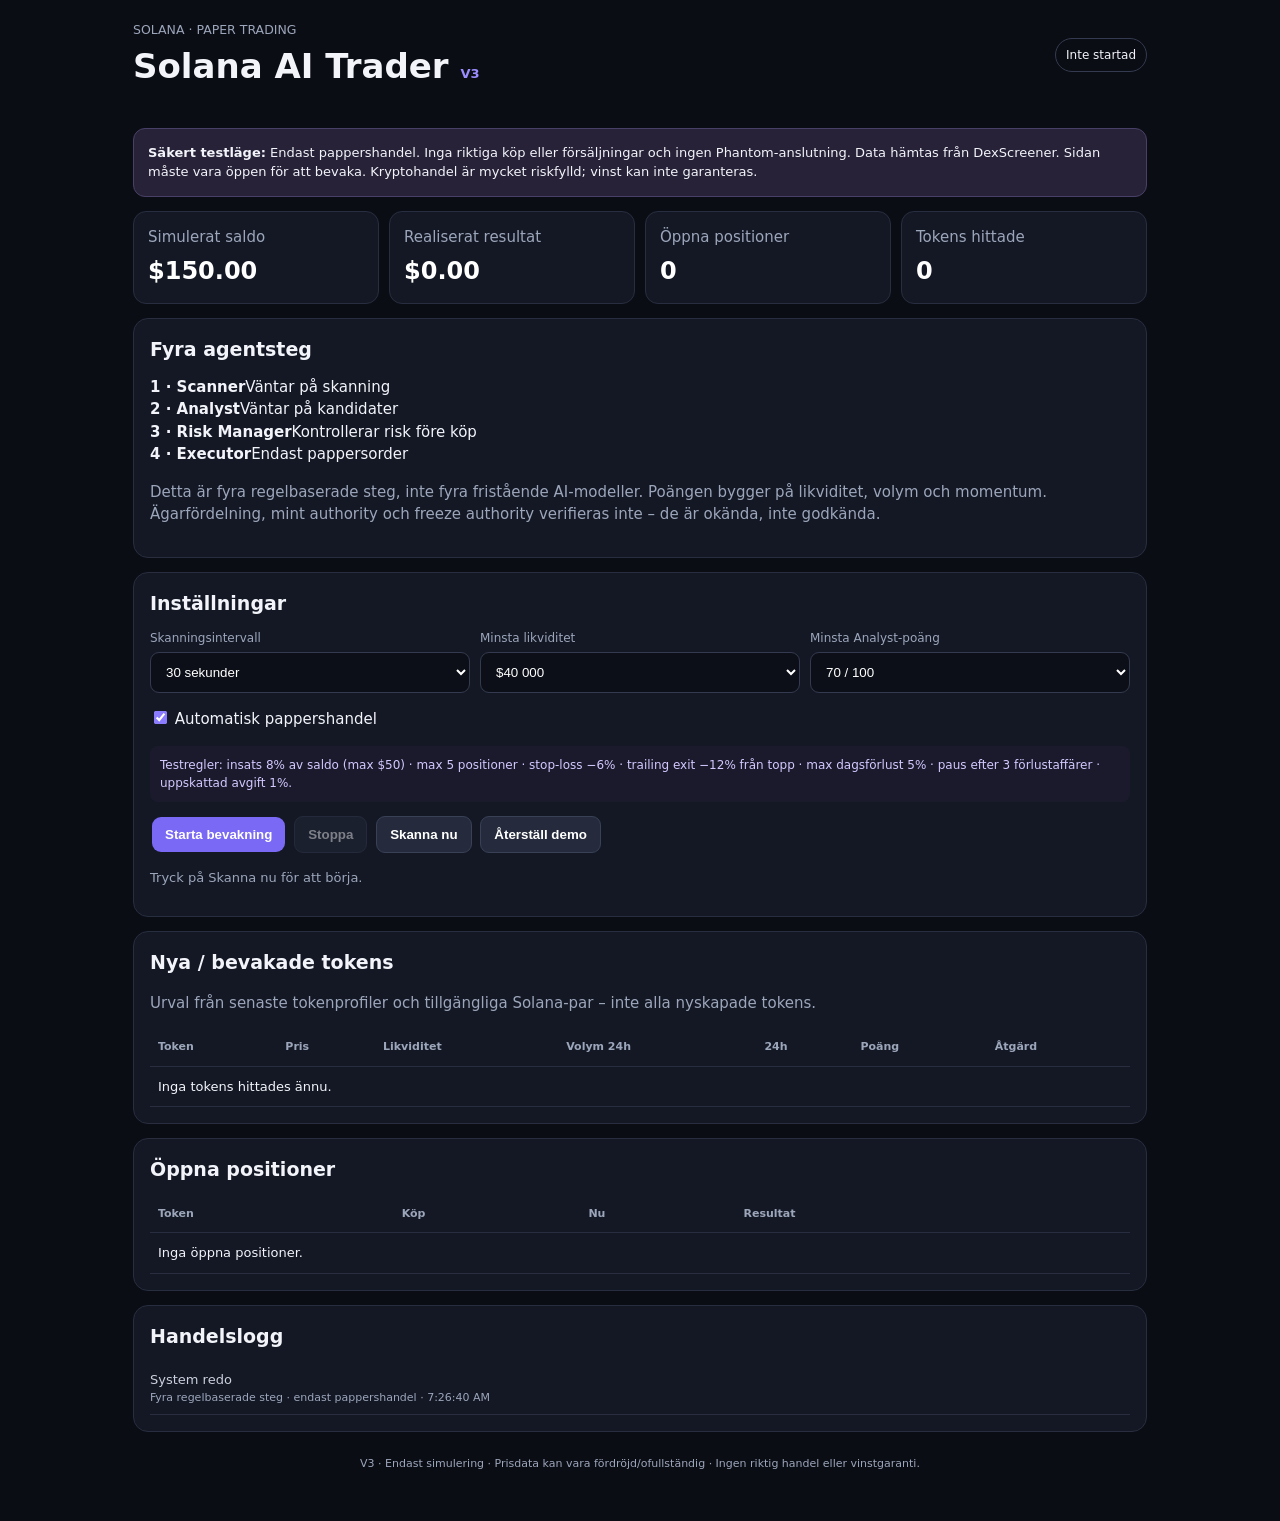
==== index.html @ 2a924fab "Update dashboard for four-stage paper trading workflow" ====
<!doctype html>
<html lang="sv"><head><meta charset="utf-8"><meta name="viewport" content="width=device-width,initial-scale=1"><meta name="theme-color" content="#10121b"><link rel="manifest" href="manifest.webmanifest"><link rel="stylesheet" href="styles.css"><title>Solana AI Trader V3</title></head>
<body><header><div><small>SOLANA · PAPER TRADING</small><h1>Solana AI Trader <b>V3</b></h1></div><span id="status">Inte startad</span></header><main>
<aside><b>Säkert testläge:</b> Endast pappershandel. Inga riktiga köp eller försäljningar och ingen Phantom-anslutning. Data hämtas från DexScreener. Sidan måste vara öppen för att bevaka. Kryptohandel är mycket riskfylld; vinst kan inte garanteras.</aside>
<section class="stats"><article>Simulerat saldo<strong id="balance">$150.00</strong></article><article>Realiserat resultat<strong id="pnl">$0.00</strong></article><article>Öppna positioner<strong id="count">0</strong></article><article>Tokens hittade<strong id="n">0</strong></article></section>
<section><h2>Fyra agentsteg</h2><div class="agents">
<article><b>1 · Scanner</b><span id="agentScanner">Väntar på skanning</span></article><article><b>2 · Analyst</b><span id="agentAnalyst">Väntar på kandidater</span></article><article><b>3 · Risk Manager</b><span id="agentRisk">Kontrollerar risk före köp</span></article><article><b>4 · Executor</b><span id="agentExecutor">Endast pappersorder</span></article>
</div><p class="muted">Detta är fyra regelbaserade steg, inte fyra fristående AI-modeller. Poängen bygger på likviditet, volym och momentum. Ägarfördelning, mint authority och freeze authority verifieras inte – de är okända, inte godkända.</p></section>
<section><h2>Inställningar</h2><div class="controls">
<label>Skanningsintervall<select id="tempo"><option value="15000">15 sekunder</option><option value="30000" selected>30 sekunder</option><option value="60000">60 sekunder</option></select></label>
<label>Minsta likviditet<select id="liq"><option value="10000">$10 000</option><option value="25000">$25 000</option><option value="40000" selected>$40 000</option></select></label>
<label>Minsta Analyst-poäng<select id="minScore"><option value="60">60 / 100</option><option value="70" selected>70 / 100</option><option value="80">80 / 100</option></select></label>
</div><p><label><input type="checkbox" id="auto" checked> Automatisk pappershandel</label></p>
<p class="risk">Testregler: insats 8% av saldo (max $50) · max 5 positioner · stop-loss −6% · trailing exit −12% från topp · max dagsförlust 5% · paus efter 3 förlustaffärer · uppskattad avgift 1%.</p>
<button id="start">Starta bevakning</button> <button id="stop" class="secondary" disabled>Stoppa</button> <button id="scan" class="secondary">Skanna nu</button> <button id="reset" class="secondary">Återställ demo</button><p id="message">Tryck på Skanna nu för att börja.</p></section>
<section><h2>Nya / bevakade tokens</h2><p class="muted">Urval från senaste tokenprofiler och tillgängliga Solana-par – inte alla nyskapade tokens.</p><div class="tablewrap"><table><thead><tr><th>Token</th><th>Pris</th><th>Likviditet</th><th>Volym 24h</th><th>24h</th><th>Poäng</th><th>Åtgärd</th></tr></thead><tbody id="tokens"><tr><td colspan="7">Ingen data ännu.</td></tr></tbody></table></div></section>
<section><h2>Öppna positioner</h2><div class="tablewrap"><table><thead><tr><th>Token</th><th>Köp</th><th>Nu</th><th>Resultat</th><th></th></tr></thead><tbody id="positions"><tr><td colspan="5">Inga öppna positioner.</td></tr></tbody></table></div></section>
<section><h2>Handelslogg</h2><div id="log">Inga affärer ännu.</div></section>
<footer>V3 · Endast simulering · Prisdata kan vara fördröjd/ofullständig · Ingen riktig handel eller vinstgaranti.</footer>
</main><script src="app.js"></script></body></html>
---- styles.css ----
*{box-sizing:border-box}body{margin:0;background:#0b0d14;color:#f2f4fa;font:15px/1.5 system-ui,sans-serif}header,main{max-width:1050px;margin:auto;padding:18px}header{display:flex;justify-content:space-between;align-items:center}small,.muted,footer{color:#9ca6bb}h1{margin:0;font-size:clamp(24px,5vw,34px)}h1 b{color:#9b8cff;font-size:13px}#status{border:1px solid #343b50;border-radius:20px;padding:7px 10px;font-size:12px}aside{padding:14px;background:#272238;border:1px solid #494067;border-radius:12px;font-size:13px;margin-bottom:14px}section{background:#141824;border:1px solid #282e40;border-radius:15px;padding:16px;margin:0 0 14px;min-width:0}h2{font-size:19px;margin:0 0 12px}.stats{display:grid;grid-template-columns:repeat(4,1fr);gap:10px;background:none;border:0;padding:0}.stats article{background:#141824;border:1px solid #282e40;border-radius:13px;padding:14px;color:#9ca6bb}.stats strong{display:block;color:#fff;font-size:24px;margin-top:5px}.controls{display:grid;grid-template-columns:repeat(3,1fr);gap:10px}.controls label{display:grid;gap:5px;color:#9ca6bb;font-size:12px}select{background:#0c0f18;color:white;border:1px solid #343b50;border-radius:9px;padding:11px}input{accent-color:#8b7cff}.risk{background:#1b1a2d;color:#d3c9ff;padding:10px;border-radius:8px;font-size:12px}button{border:0;border-radius:9px;padding:10px 13px;background:#7969f5;color:white;font-weight:700;margin:2px;cursor:pointer}button:disabled{opacity:.45}.secondary{background:#252b3c;border:1px solid #394157}#message{font-size:13px;color:#9ca6bb}.tablewrap{overflow-x:auto}table{border-collapse:collapse;width:100%;min-width:620px;font-size:13px}th,td{text-align:left;padding:10px 8px;border-bottom:1px solid #282e40;white-space:nowrap}th{font-size:11px;color:#9ca6bb}.sub{display:block;color:#9ca6bb;font-size:11px}.positive{color:#52e0a1}.negative{color:#ff6e82}.tablebtn{padding:6px 8px;font-size:12px}#log{font-size:13px;color:#cbd0df}.logrow{padding:8px 0;border-bottom:1px solid #282e40}footer{text-align:center;font-size:11px;padding:10px 0 30px}@media(max-width:650px){header,main{padding:12px}.stats{grid-template-columns:repeat(2,1fr)}.stats strong{font-size:21px}.controls{grid-template-columns:1fr}section{padding:13px}}
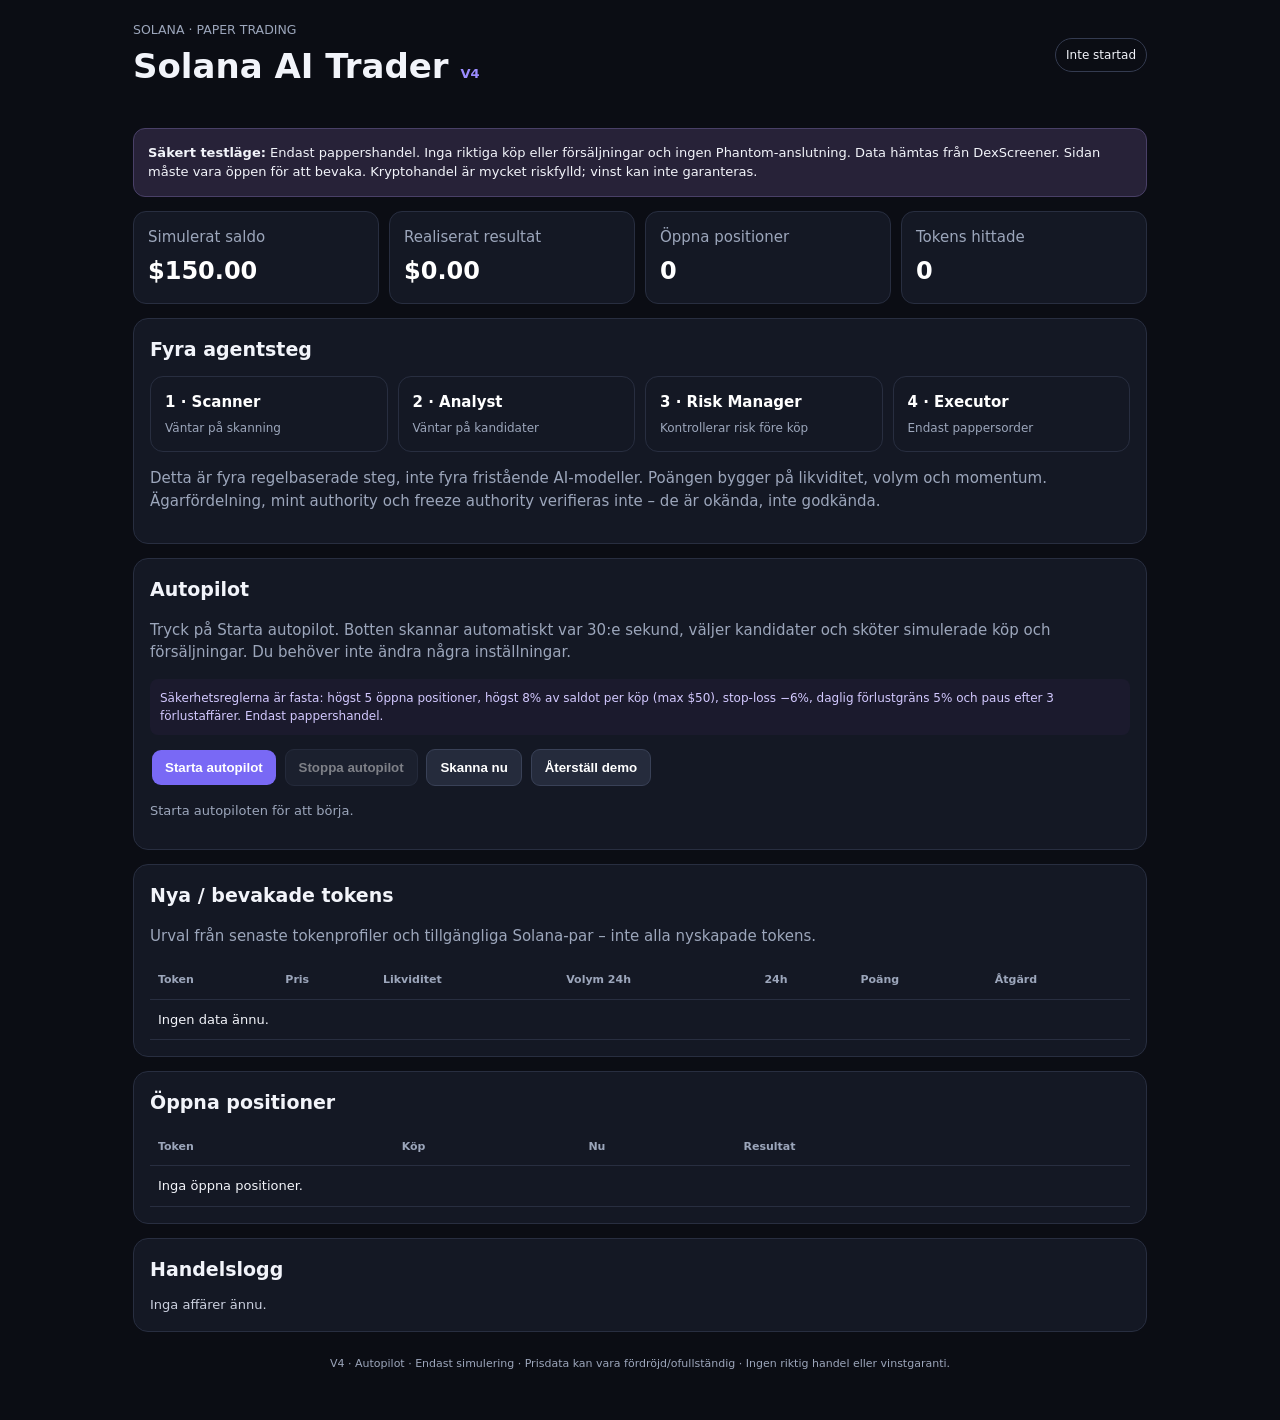
==== commit c5d382c3: "Simplify dashboard to autopilot controls" ====
--- a/index.html
+++ b/index.html
@@ -1,20 +1,17 @@
 <!doctype html>
-<html lang="sv"><head><meta charset="utf-8"><meta name="viewport" content="width=device-width,initial-scale=1"><meta name="theme-color" content="#10121b"><link rel="manifest" href="manifest.webmanifest"><link rel="stylesheet" href="styles.css"><title>Solana AI Trader V3</title></head>
-<body><header><div><small>SOLANA · PAPER TRADING</small><h1>Solana AI Trader <b>V3</b></h1></div><span id="status">Inte startad</span></header><main>
+<html lang="sv"><head><meta charset="utf-8"><meta name="viewport" content="width=device-width,initial-scale=1"><meta name="theme-color" content="#10121b"><link rel="manifest" href="manifest.webmanifest"><link rel="stylesheet" href="styles.css"><title>Solana AI Trader V4 Autopilot</title></head>
+<body><header><div><small>SOLANA · PAPER TRADING</small><h1>Solana AI Trader <b>V4</b></h1></div><span id="status">Inte startad</span></header><main>
 <aside><b>Säkert testläge:</b> Endast pappershandel. Inga riktiga köp eller försäljningar och ingen Phantom-anslutning. Data hämtas från DexScreener. Sidan måste vara öppen för att bevaka. Kryptohandel är mycket riskfylld; vinst kan inte garanteras.</aside>
 <section class="stats"><article>Simulerat saldo<strong id="balance">$150.00</strong></article><article>Realiserat resultat<strong id="pnl">$0.00</strong></article><article>Öppna positioner<strong id="count">0</strong></article><article>Tokens hittade<strong id="n">0</strong></article></section>
 <section><h2>Fyra agentsteg</h2><div class="agents">
 <article><b>1 · Scanner</b><span id="agentScanner">Väntar på skanning</span></article><article><b>2 · Analyst</b><span id="agentAnalyst">Väntar på kandidater</span></article><article><b>3 · Risk Manager</b><span id="agentRisk">Kontrollerar risk före köp</span></article><article><b>4 · Executor</b><span id="agentExecutor">Endast pappersorder</span></article>
 </div><p class="muted">Detta är fyra regelbaserade steg, inte fyra fristående AI-modeller. Poängen bygger på likviditet, volym och momentum. Ägarfördelning, mint authority och freeze authority verifieras inte – de är okända, inte godkända.</p></section>
-<section><h2>Inställningar</h2><div class="controls">
-<label>Skanningsintervall<select id="tempo"><option value="15000">15 sekunder</option><option value="30000" selected>30 sekunder</option><option value="60000">60 sekunder</option></select></label>
-<label>Minsta likviditet<select id="liq"><option value="10000">$10 000</option><option value="25000">$25 000</option><option value="40000" selected>$40 000</option></select></label>
-<label>Minsta Analyst-poäng<select id="minScore"><option value="60">60 / 100</option><option value="70" selected>70 / 100</option><option value="80">80 / 100</option></select></label>
-</div><p><label><input type="checkbox" id="auto" checked> Automatisk pappershandel</label></p>
-<p class="risk">Testregler: insats 8% av saldo (max $50) · max 5 positioner · stop-loss −6% · trailing exit −12% från topp · max dagsförlust 5% · paus efter 3 förlustaffärer · uppskattad avgift 1%.</p>
-<button id="start">Starta bevakning</button> <button id="stop" class="secondary" disabled>Stoppa</button> <button id="scan" class="secondary">Skanna nu</button> <button id="reset" class="secondary">Återställ demo</button><p id="message">Tryck på Skanna nu för att börja.</p></section>
+<section><h2>Autopilot</h2>
+<p class="muted">Tryck på Starta autopilot. Botten skannar automatiskt var 30:e sekund, väljer kandidater och sköter simulerade köp och försäljningar. Du behöver inte ändra några inställningar.</p>
+<p class="risk">Säkerhetsreglerna är fasta: högst 5 öppna positioner, högst 8% av saldot per köp (max $50), stop-loss −6%, daglig förlustgräns 5% och paus efter 3 förlustaffärer. Endast pappershandel.</p>
+<button id="start">Starta autopilot</button> <button id="stop" class="secondary" disabled>Stoppa autopilot</button> <button id="scan" class="secondary">Skanna nu</button> <button id="reset" class="secondary">Återställ demo</button><p id="message">Starta autopiloten för att börja.</p></section>
 <section><h2>Nya / bevakade tokens</h2><p class="muted">Urval från senaste tokenprofiler och tillgängliga Solana-par – inte alla nyskapade tokens.</p><div class="tablewrap"><table><thead><tr><th>Token</th><th>Pris</th><th>Likviditet</th><th>Volym 24h</th><th>24h</th><th>Poäng</th><th>Åtgärd</th></tr></thead><tbody id="tokens"><tr><td colspan="7">Ingen data ännu.</td></tr></tbody></table></div></section>
 <section><h2>Öppna positioner</h2><div class="tablewrap"><table><thead><tr><th>Token</th><th>Köp</th><th>Nu</th><th>Resultat</th><th></th></tr></thead><tbody id="positions"><tr><td colspan="5">Inga öppna positioner.</td></tr></tbody></table></div></section>
 <section><h2>Handelslogg</h2><div id="log">Inga affärer ännu.</div></section>
-<footer>V3 · Endast simulering · Prisdata kan vara fördröjd/ofullständig · Ingen riktig handel eller vinstgaranti.</footer>
+<footer>V4 · Autopilot · Endast simulering · Prisdata kan vara fördröjd/ofullständig · Ingen riktig handel eller vinstgaranti.</footer>
 </main><script src="app.js"></script></body></html>
--- a/styles.css
+++ b/styles.css
@@ -1 +1 @@
-*{box-sizing:border-box}body{margin:0;background:#0b0d14;color:#f2f4fa;font:15px/1.5 system-ui,sans-serif}header,main{max-width:1050px;margin:auto;padding:18px}header{display:flex;justify-content:space-between;align-items:center}small,.muted,footer{color:#9ca6bb}h1{margin:0;font-size:clamp(24px,5vw,34px)}h1 b{color:#9b8cff;font-size:13px}#status{border:1px solid #343b50;border-radius:20px;padding:7px 10px;font-size:12px}aside{padding:14px;background:#272238;border:1px solid #494067;border-radius:12px;font-size:13px;margin-bottom:14px}section{background:#141824;border:1px solid #282e40;border-radius:15px;padding:16px;margin:0 0 14px;min-width:0}h2{font-size:19px;margin:0 0 12px}.stats{display:grid;grid-template-columns:repeat(4,1fr);gap:10px;background:none;border:0;padding:0}.stats article{background:#141824;border:1px solid #282e40;border-radius:13px;padding:14px;color:#9ca6bb}.stats strong{display:block;color:#fff;font-size:24px;margin-top:5px}.controls{display:grid;grid-template-columns:repeat(3,1fr);gap:10px}.controls label{display:grid;gap:5px;color:#9ca6bb;font-size:12px}select{background:#0c0f18;color:white;border:1px solid #343b50;border-radius:9px;padding:11px}input{accent-color:#8b7cff}.risk{background:#1b1a2d;color:#d3c9ff;padding:10px;border-radius:8px;font-size:12px}button{border:0;border-radius:9px;padding:10px 13px;background:#7969f5;color:white;font-weight:700;margin:2px;cursor:pointer}button:disabled{opacity:.45}.secondary{background:#252b3c;border:1px solid #394157}#message{font-size:13px;color:#9ca6bb}.tablewrap{overflow-x:auto}table{border-collapse:collapse;width:100%;min-width:620px;font-size:13px}th,td{text-align:left;padding:10px 8px;border-bottom:1px solid #282e40;white-space:nowrap}th{font-size:11px;color:#9ca6bb}.sub{display:block;color:#9ca6bb;font-size:11px}.positive{color:#52e0a1}.negative{color:#ff6e82}.tablebtn{padding:6px 8px;font-size:12px}#log{font-size:13px;color:#cbd0df}.logrow{padding:8px 0;border-bottom:1px solid #282e40}footer{text-align:center;font-size:11px;padding:10px 0 30px}@media(max-width:650px){header,main{padding:12px}.stats{grid-template-columns:repeat(2,1fr)}.stats strong{font-size:21px}.controls{grid-template-columns:1fr}section{padding:13px}}+*{box-sizing:border-box}body{margin:0;background:#0b0d14;color:#f2f4fa;font:15px/1.5 system-ui,sans-serif}header,main{max-width:1050px;margin:auto;padding:18px}header{display:flex;justify-content:space-between;align-items:center}small,.muted,footer{color:#9ca6bb}h1{margin:0;font-size:clamp(24px,5vw,34px)}h1 b{color:#9b8cff;font-size:13px}#status{border:1px solid #343b50;border-radius:20px;padding:7px 10px;font-size:12px}aside{padding:14px;background:#272238;border:1px solid #494067;border-radius:12px;font-size:13px;margin-bottom:14px}section{background:#141824;border:1px solid #282e40;border-radius:15px;padding:16px;margin:0 0 14px;min-width:0}h2{font-size:19px;margin:0 0 12px}.stats{display:grid;grid-template-columns:repeat(4,1fr);gap:10px;background:none;border:0;padding:0}.stats article,.agents article{background:#141824;border:1px solid #282e40;border-radius:13px;padding:14px;color:#9ca6bb}.stats strong{display:block;color:#fff;font-size:24px;margin-top:5px}.agents{display:grid;grid-template-columns:repeat(4,1fr);gap:10px}.agents b,.agents span{display:block}.agents b{color:#fff;margin-bottom:6px}.agents span{font-size:12px}.controls{display:grid;grid-template-columns:repeat(3,1fr);gap:10px}.controls label{display:grid;gap:5px;color:#9ca6bb;font-size:12px}select{background:#0c0f18;color:white;border:1px solid #343b50;border-radius:9px;padding:11px}input{accent-color:#8b7cff}.risk{background:#1b1a2d;color:#d3c9ff;padding:10px;border-radius:8px;font-size:12px}button{border:0;border-radius:9px;padding:10px 13px;background:#7969f5;color:white;font-weight:700;margin:2px;cursor:pointer}button:disabled{opacity:.45}.secondary{background:#252b3c;border:1px solid #394157}#message{font-size:13px;color:#9ca6bb}.tablewrap{overflow-x:auto}table{border-collapse:collapse;width:100%;min-width:700px;font-size:13px}th,td{text-align:left;padding:10px 8px;border-bottom:1px solid #282e40;white-space:nowrap}th{font-size:11px;color:#9ca6bb}.sub{display:block;color:#9ca6bb;font-size:11px}.positive{color:#52e0a1}.negative{color:#ff6e82}.tablebtn{padding:6px 8px;font-size:12px}#log{font-size:13px;color:#cbd0df}.logrow{padding:8px 0;border-bottom:1px solid #282e40}footer{text-align:center;font-size:11px;padding:10px 0 30px}@media(max-width:650px){header,main{padding:12px}.stats{grid-template-columns:repeat(2,1fr)}.stats strong{font-size:21px}.controls,.agents{grid-template-columns:1fr}section{padding:13px}}
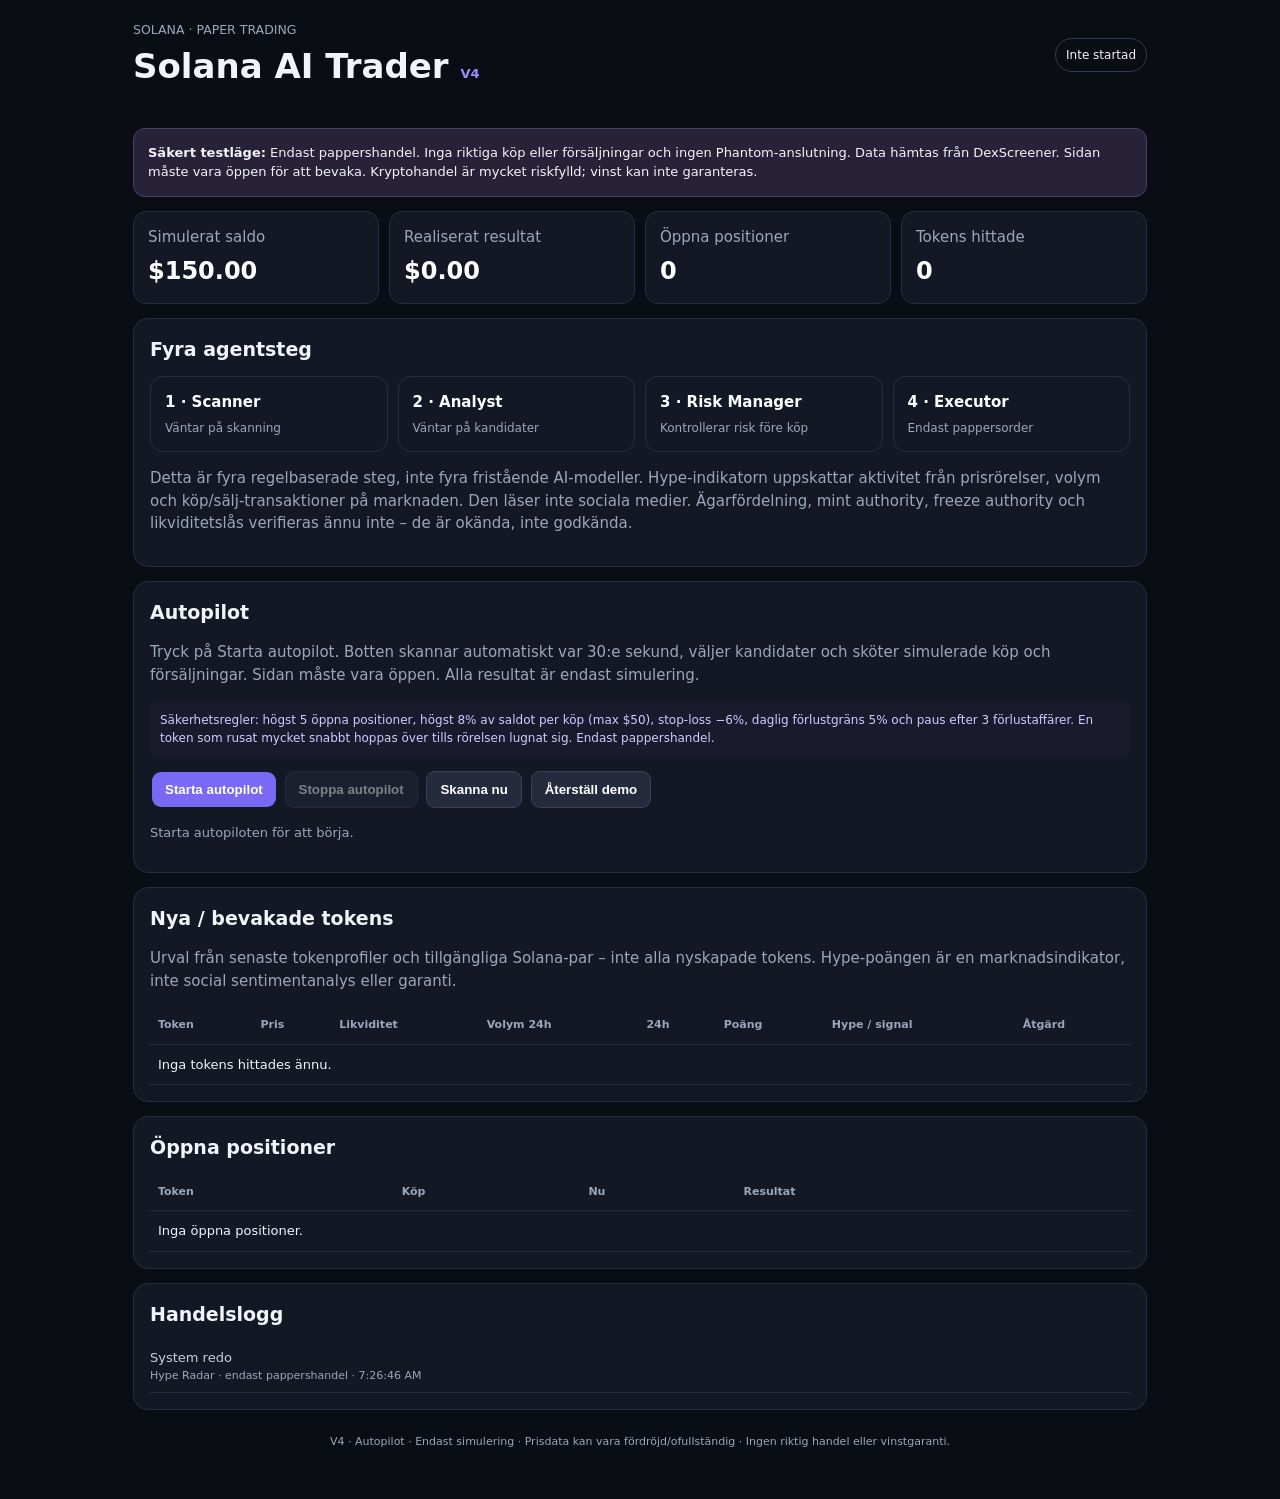
==== commit bdc430b8: "Clarify market-based hype signals and update scanner table" ====
--- a/index.html
+++ b/index.html
@@ -5,12 +5,12 @@
 <section class="stats"><article>Simulerat saldo<strong id="balance">$150.00</strong></article><article>Realiserat resultat<strong id="pnl">$0.00</strong></article><article>Öppna positioner<strong id="count">0</strong></article><article>Tokens hittade<strong id="n">0</strong></article></section>
 <section><h2>Fyra agentsteg</h2><div class="agents">
 <article><b>1 · Scanner</b><span id="agentScanner">Väntar på skanning</span></article><article><b>2 · Analyst</b><span id="agentAnalyst">Väntar på kandidater</span></article><article><b>3 · Risk Manager</b><span id="agentRisk">Kontrollerar risk före köp</span></article><article><b>4 · Executor</b><span id="agentExecutor">Endast pappersorder</span></article>
-</div><p class="muted">Detta är fyra regelbaserade steg, inte fyra fristående AI-modeller. Poängen bygger på likviditet, volym och momentum. Ägarfördelning, mint authority och freeze authority verifieras inte – de är okända, inte godkända.</p></section>
+</div><p class="muted">Detta är fyra regelbaserade steg, inte fyra fristående AI-modeller. Hype-indikatorn uppskattar aktivitet från prisrörelser, volym och köp/sälj-transaktioner på marknaden. Den läser inte sociala medier. Ägarfördelning, mint authority, freeze authority och likviditetslås verifieras ännu inte – de är okända, inte godkända.</p></section>
 <section><h2>Autopilot</h2>
-<p class="muted">Tryck på Starta autopilot. Botten skannar automatiskt var 30:e sekund, väljer kandidater och sköter simulerade köp och försäljningar. Du behöver inte ändra några inställningar.</p>
-<p class="risk">Säkerhetsreglerna är fasta: högst 5 öppna positioner, högst 8% av saldot per köp (max $50), stop-loss −6%, daglig förlustgräns 5% och paus efter 3 förlustaffärer. Endast pappershandel.</p>
+<p class="muted">Tryck på Starta autopilot. Botten skannar automatiskt var 30:e sekund, väljer kandidater och sköter simulerade köp och försäljningar. Sidan måste vara öppen. Alla resultat är endast simulering.</p>
+<p class="risk">Säkerhetsregler: högst 5 öppna positioner, högst 8% av saldot per köp (max $50), stop-loss −6%, daglig förlustgräns 5% och paus efter 3 förlustaffärer. En token som rusat mycket snabbt hoppas över tills rörelsen lugnat sig. Endast pappershandel.</p>
 <button id="start">Starta autopilot</button> <button id="stop" class="secondary" disabled>Stoppa autopilot</button> <button id="scan" class="secondary">Skanna nu</button> <button id="reset" class="secondary">Återställ demo</button><p id="message">Starta autopiloten för att börja.</p></section>
-<section><h2>Nya / bevakade tokens</h2><p class="muted">Urval från senaste tokenprofiler och tillgängliga Solana-par – inte alla nyskapade tokens.</p><div class="tablewrap"><table><thead><tr><th>Token</th><th>Pris</th><th>Likviditet</th><th>Volym 24h</th><th>24h</th><th>Poäng</th><th>Åtgärd</th></tr></thead><tbody id="tokens"><tr><td colspan="7">Ingen data ännu.</td></tr></tbody></table></div></section>
+<section><h2>Nya / bevakade tokens</h2><p class="muted">Urval från senaste tokenprofiler och tillgängliga Solana-par – inte alla nyskapade tokens. Hype-poängen är en marknadsindikator, inte social sentimentanalys eller garanti.</p><div class="tablewrap"><table><thead><tr><th>Token</th><th>Pris</th><th>Likviditet</th><th>Volym 24h</th><th>24h</th><th>Poäng</th><th>Hype / signal</th><th>Åtgärd</th></tr></thead><tbody id="tokens"><tr><td colspan="8">Ingen data ännu.</td></tr></tbody></table></div></section>
 <section><h2>Öppna positioner</h2><div class="tablewrap"><table><thead><tr><th>Token</th><th>Köp</th><th>Nu</th><th>Resultat</th><th></th></tr></thead><tbody id="positions"><tr><td colspan="5">Inga öppna positioner.</td></tr></tbody></table></div></section>
 <section><h2>Handelslogg</h2><div id="log">Inga affärer ännu.</div></section>
 <footer>V4 · Autopilot · Endast simulering · Prisdata kan vara fördröjd/ofullständig · Ingen riktig handel eller vinstgaranti.</footer>
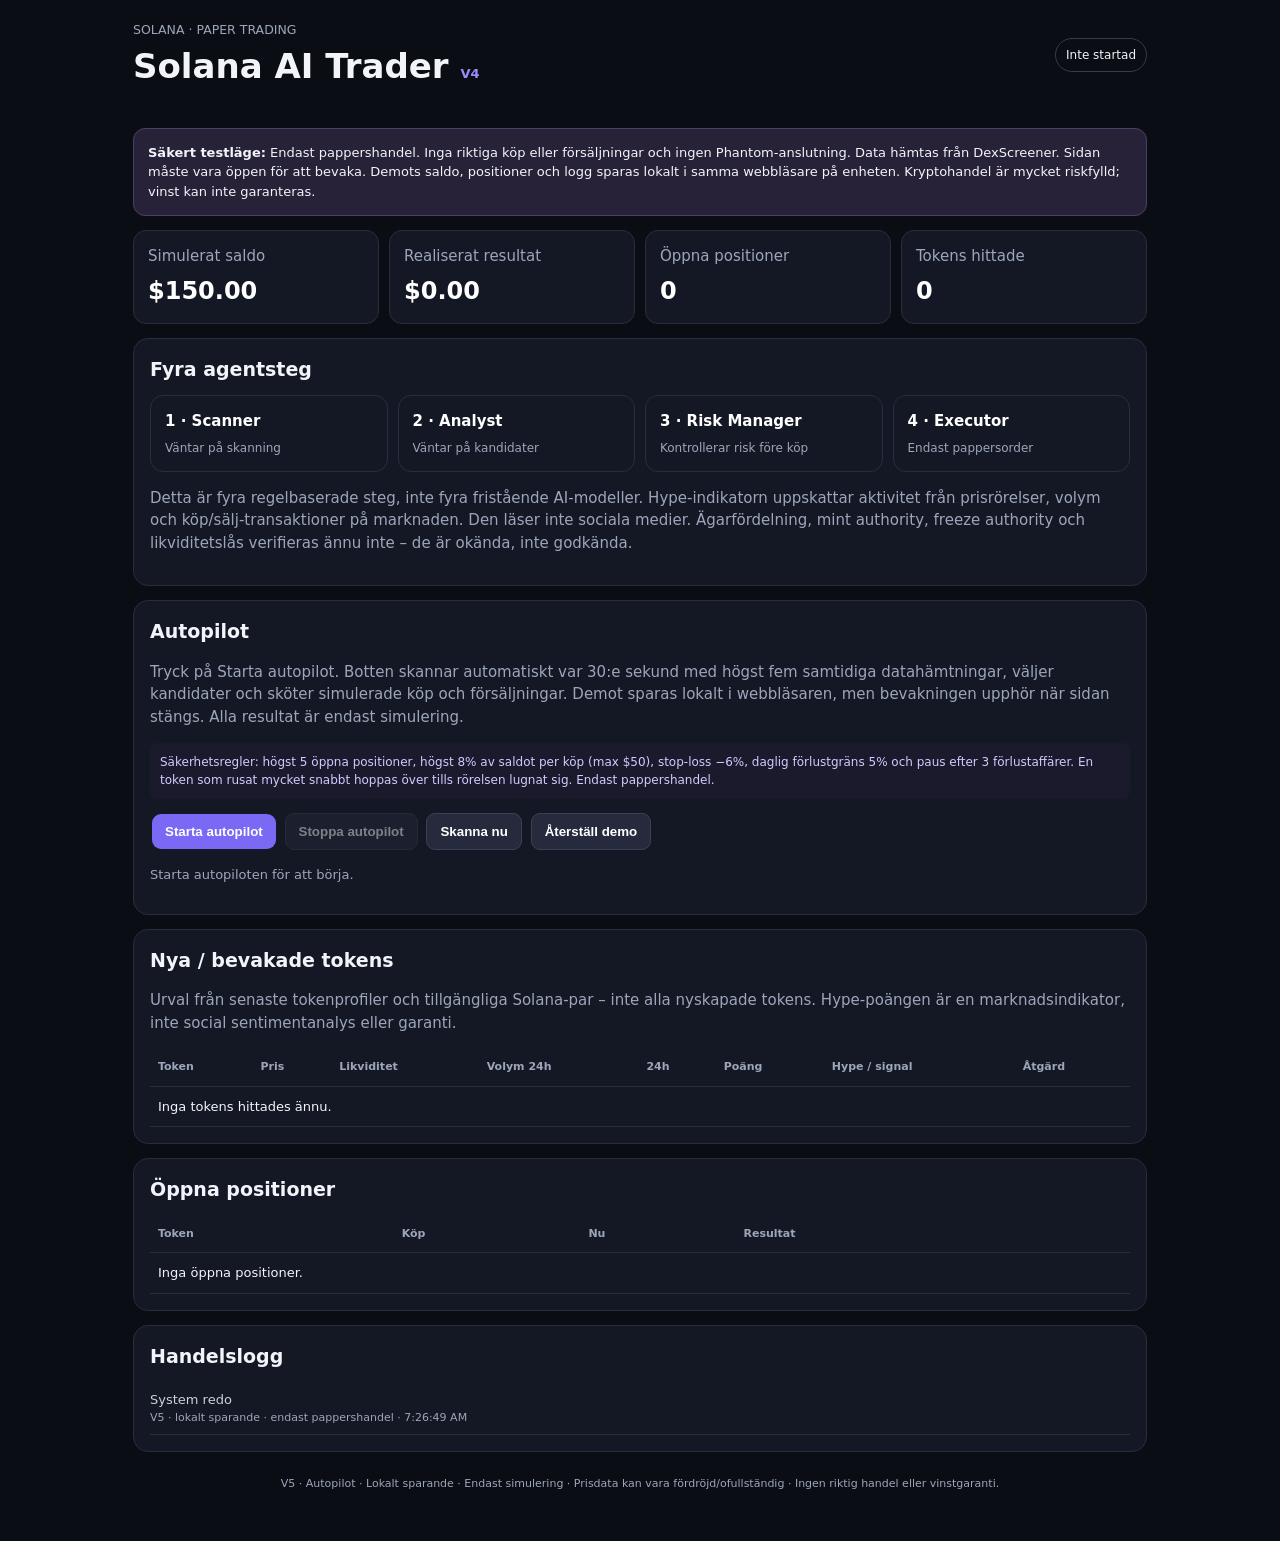
==== commit 8e679839: "Update dashboard copy for V5 local paper-trading persistence" ====
--- a/index.html
+++ b/index.html
@@ -1,17 +1,17 @@
 <!doctype html>
 <html lang="sv"><head><meta charset="utf-8"><meta name="viewport" content="width=device-width,initial-scale=1"><meta name="theme-color" content="#10121b"><link rel="manifest" href="manifest.webmanifest"><link rel="stylesheet" href="styles.css"><title>Solana AI Trader V4 Autopilot</title></head>
 <body><header><div><small>SOLANA · PAPER TRADING</small><h1>Solana AI Trader <b>V4</b></h1></div><span id="status">Inte startad</span></header><main>
-<aside><b>Säkert testläge:</b> Endast pappershandel. Inga riktiga köp eller försäljningar och ingen Phantom-anslutning. Data hämtas från DexScreener. Sidan måste vara öppen för att bevaka. Kryptohandel är mycket riskfylld; vinst kan inte garanteras.</aside>
+<aside><b>Säkert testläge:</b> Endast pappershandel. Inga riktiga köp eller försäljningar och ingen Phantom-anslutning. Data hämtas från DexScreener. Sidan måste vara öppen för att bevaka. Demots saldo, positioner och logg sparas lokalt i samma webbläsare på enheten. Kryptohandel är mycket riskfylld; vinst kan inte garanteras.</aside>
 <section class="stats"><article>Simulerat saldo<strong id="balance">$150.00</strong></article><article>Realiserat resultat<strong id="pnl">$0.00</strong></article><article>Öppna positioner<strong id="count">0</strong></article><article>Tokens hittade<strong id="n">0</strong></article></section>
 <section><h2>Fyra agentsteg</h2><div class="agents">
 <article><b>1 · Scanner</b><span id="agentScanner">Väntar på skanning</span></article><article><b>2 · Analyst</b><span id="agentAnalyst">Väntar på kandidater</span></article><article><b>3 · Risk Manager</b><span id="agentRisk">Kontrollerar risk före köp</span></article><article><b>4 · Executor</b><span id="agentExecutor">Endast pappersorder</span></article>
 </div><p class="muted">Detta är fyra regelbaserade steg, inte fyra fristående AI-modeller. Hype-indikatorn uppskattar aktivitet från prisrörelser, volym och köp/sälj-transaktioner på marknaden. Den läser inte sociala medier. Ägarfördelning, mint authority, freeze authority och likviditetslås verifieras ännu inte – de är okända, inte godkända.</p></section>
 <section><h2>Autopilot</h2>
-<p class="muted">Tryck på Starta autopilot. Botten skannar automatiskt var 30:e sekund, väljer kandidater och sköter simulerade köp och försäljningar. Sidan måste vara öppen. Alla resultat är endast simulering.</p>
+<p class="muted">Tryck på Starta autopilot. Botten skannar automatiskt var 30:e sekund med högst fem samtidiga datahämtningar, väljer kandidater och sköter simulerade köp och försäljningar. Demot sparas lokalt i webbläsaren, men bevakningen upphör när sidan stängs. Alla resultat är endast simulering.</p>
 <p class="risk">Säkerhetsregler: högst 5 öppna positioner, högst 8% av saldot per köp (max $50), stop-loss −6%, daglig förlustgräns 5% och paus efter 3 förlustaffärer. En token som rusat mycket snabbt hoppas över tills rörelsen lugnat sig. Endast pappershandel.</p>
 <button id="start">Starta autopilot</button> <button id="stop" class="secondary" disabled>Stoppa autopilot</button> <button id="scan" class="secondary">Skanna nu</button> <button id="reset" class="secondary">Återställ demo</button><p id="message">Starta autopiloten för att börja.</p></section>
 <section><h2>Nya / bevakade tokens</h2><p class="muted">Urval från senaste tokenprofiler och tillgängliga Solana-par – inte alla nyskapade tokens. Hype-poängen är en marknadsindikator, inte social sentimentanalys eller garanti.</p><div class="tablewrap"><table><thead><tr><th>Token</th><th>Pris</th><th>Likviditet</th><th>Volym 24h</th><th>24h</th><th>Poäng</th><th>Hype / signal</th><th>Åtgärd</th></tr></thead><tbody id="tokens"><tr><td colspan="8">Ingen data ännu.</td></tr></tbody></table></div></section>
 <section><h2>Öppna positioner</h2><div class="tablewrap"><table><thead><tr><th>Token</th><th>Köp</th><th>Nu</th><th>Resultat</th><th></th></tr></thead><tbody id="positions"><tr><td colspan="5">Inga öppna positioner.</td></tr></tbody></table></div></section>
 <section><h2>Handelslogg</h2><div id="log">Inga affärer ännu.</div></section>
-<footer>V4 · Autopilot · Endast simulering · Prisdata kan vara fördröjd/ofullständig · Ingen riktig handel eller vinstgaranti.</footer>
+<footer>V5 · Autopilot · Lokalt sparande · Endast simulering · Prisdata kan vara fördröjd/ofullständig · Ingen riktig handel eller vinstgaranti.</footer>
 </main><script src="app.js"></script></body></html>
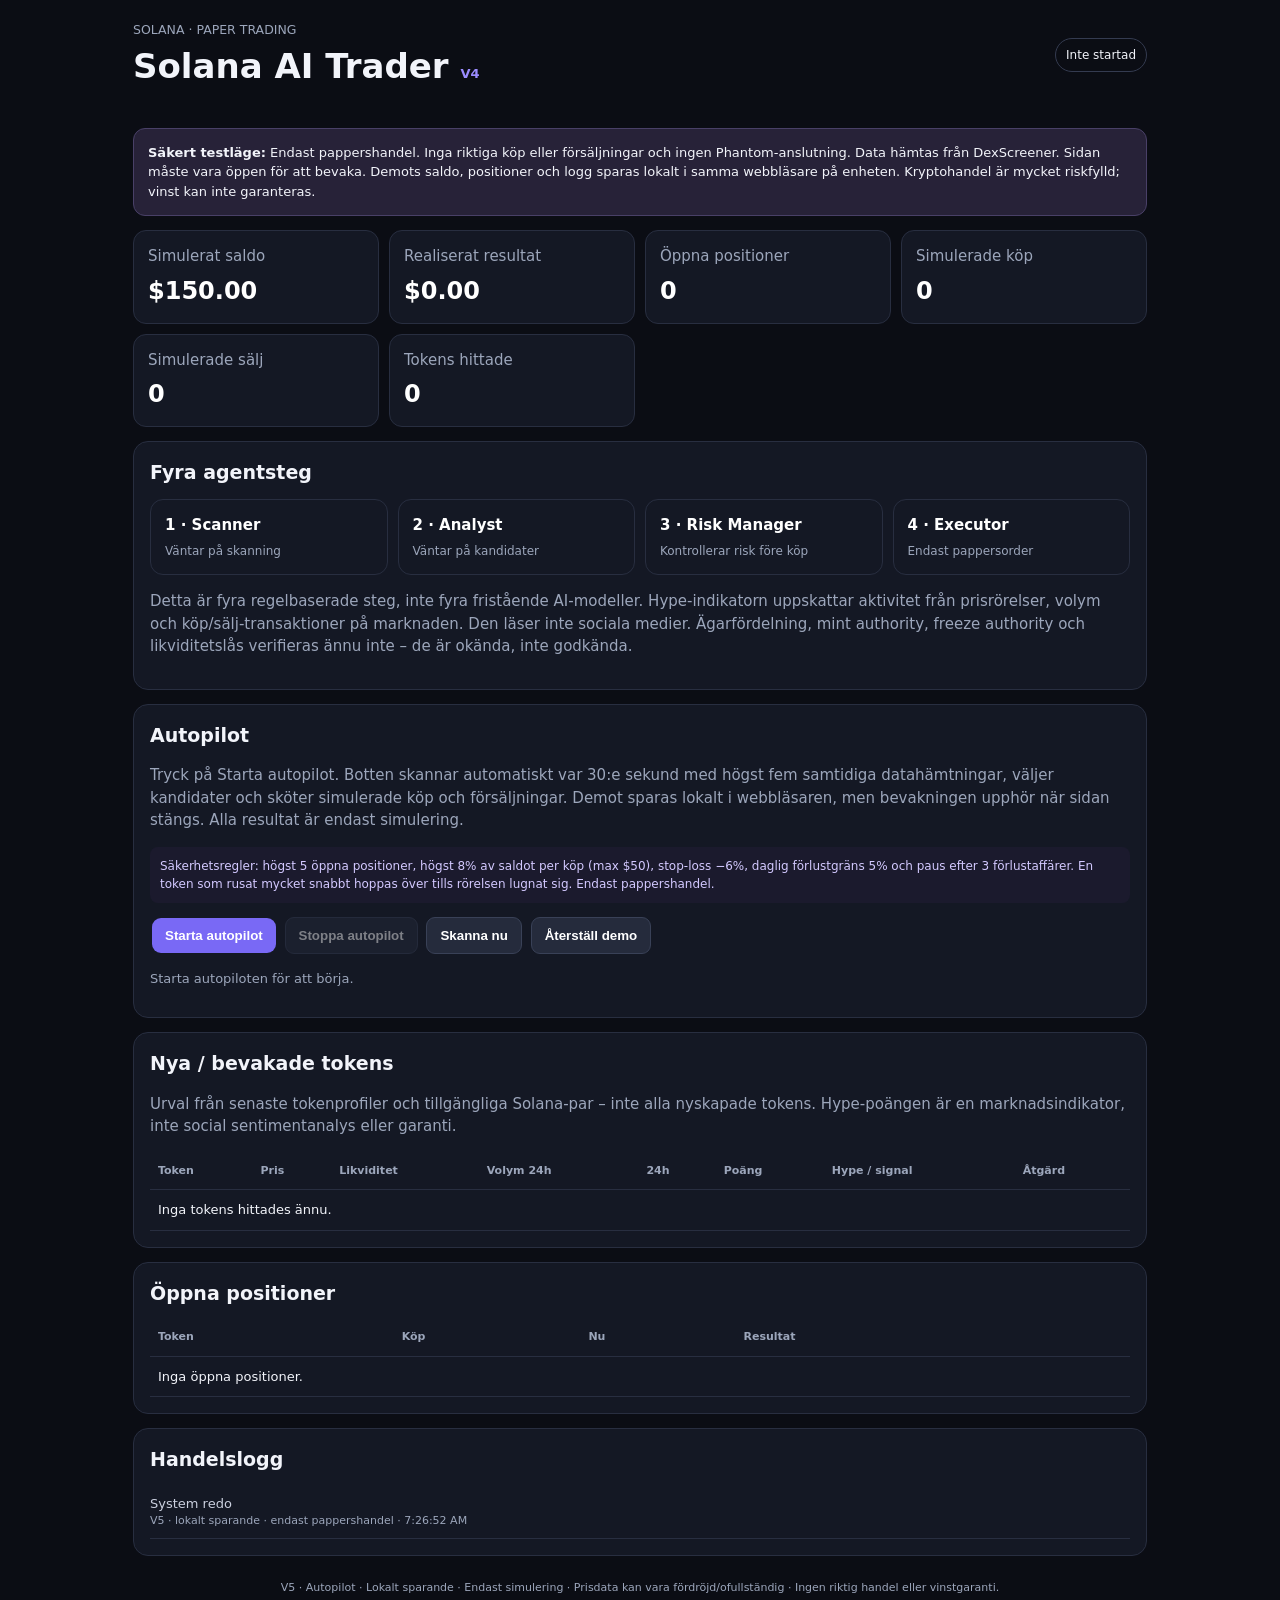
==== commit f364da1e: "Show paper trade counters" ====
--- a/index.html
+++ b/index.html
@@ -2,7 +2,7 @@
 <html lang="sv"><head><meta charset="utf-8"><meta name="viewport" content="width=device-width,initial-scale=1"><meta name="theme-color" content="#10121b"><link rel="manifest" href="manifest.webmanifest"><link rel="stylesheet" href="styles.css"><title>Solana AI Trader V4 Autopilot</title></head>
 <body><header><div><small>SOLANA · PAPER TRADING</small><h1>Solana AI Trader <b>V4</b></h1></div><span id="status">Inte startad</span></header><main>
 <aside><b>Säkert testläge:</b> Endast pappershandel. Inga riktiga köp eller försäljningar och ingen Phantom-anslutning. Data hämtas från DexScreener. Sidan måste vara öppen för att bevaka. Demots saldo, positioner och logg sparas lokalt i samma webbläsare på enheten. Kryptohandel är mycket riskfylld; vinst kan inte garanteras.</aside>
-<section class="stats"><article>Simulerat saldo<strong id="balance">$150.00</strong></article><article>Realiserat resultat<strong id="pnl">$0.00</strong></article><article>Öppna positioner<strong id="count">0</strong></article><article>Tokens hittade<strong id="n">0</strong></article></section>
+<section class="stats"><article>Simulerat saldo<strong id="balance">$150.00</strong></article><article>Realiserat resultat<strong id="pnl">$0.00</strong></article><article>Öppna positioner<strong id="count">0</strong></article><article>Simulerade köp<strong id="buyCount">0</strong></article><article>Simulerade sälj<strong id="sellCount">0</strong></article><article>Tokens hittade<strong id="n">0</strong></article></section>
 <section><h2>Fyra agentsteg</h2><div class="agents">
 <article><b>1 · Scanner</b><span id="agentScanner">Väntar på skanning</span></article><article><b>2 · Analyst</b><span id="agentAnalyst">Väntar på kandidater</span></article><article><b>3 · Risk Manager</b><span id="agentRisk">Kontrollerar risk före köp</span></article><article><b>4 · Executor</b><span id="agentExecutor">Endast pappersorder</span></article>
 </div><p class="muted">Detta är fyra regelbaserade steg, inte fyra fristående AI-modeller. Hype-indikatorn uppskattar aktivitet från prisrörelser, volym och köp/sälj-transaktioner på marknaden. Den läser inte sociala medier. Ägarfördelning, mint authority, freeze authority och likviditetslås verifieras ännu inte – de är okända, inte godkända.</p></section>
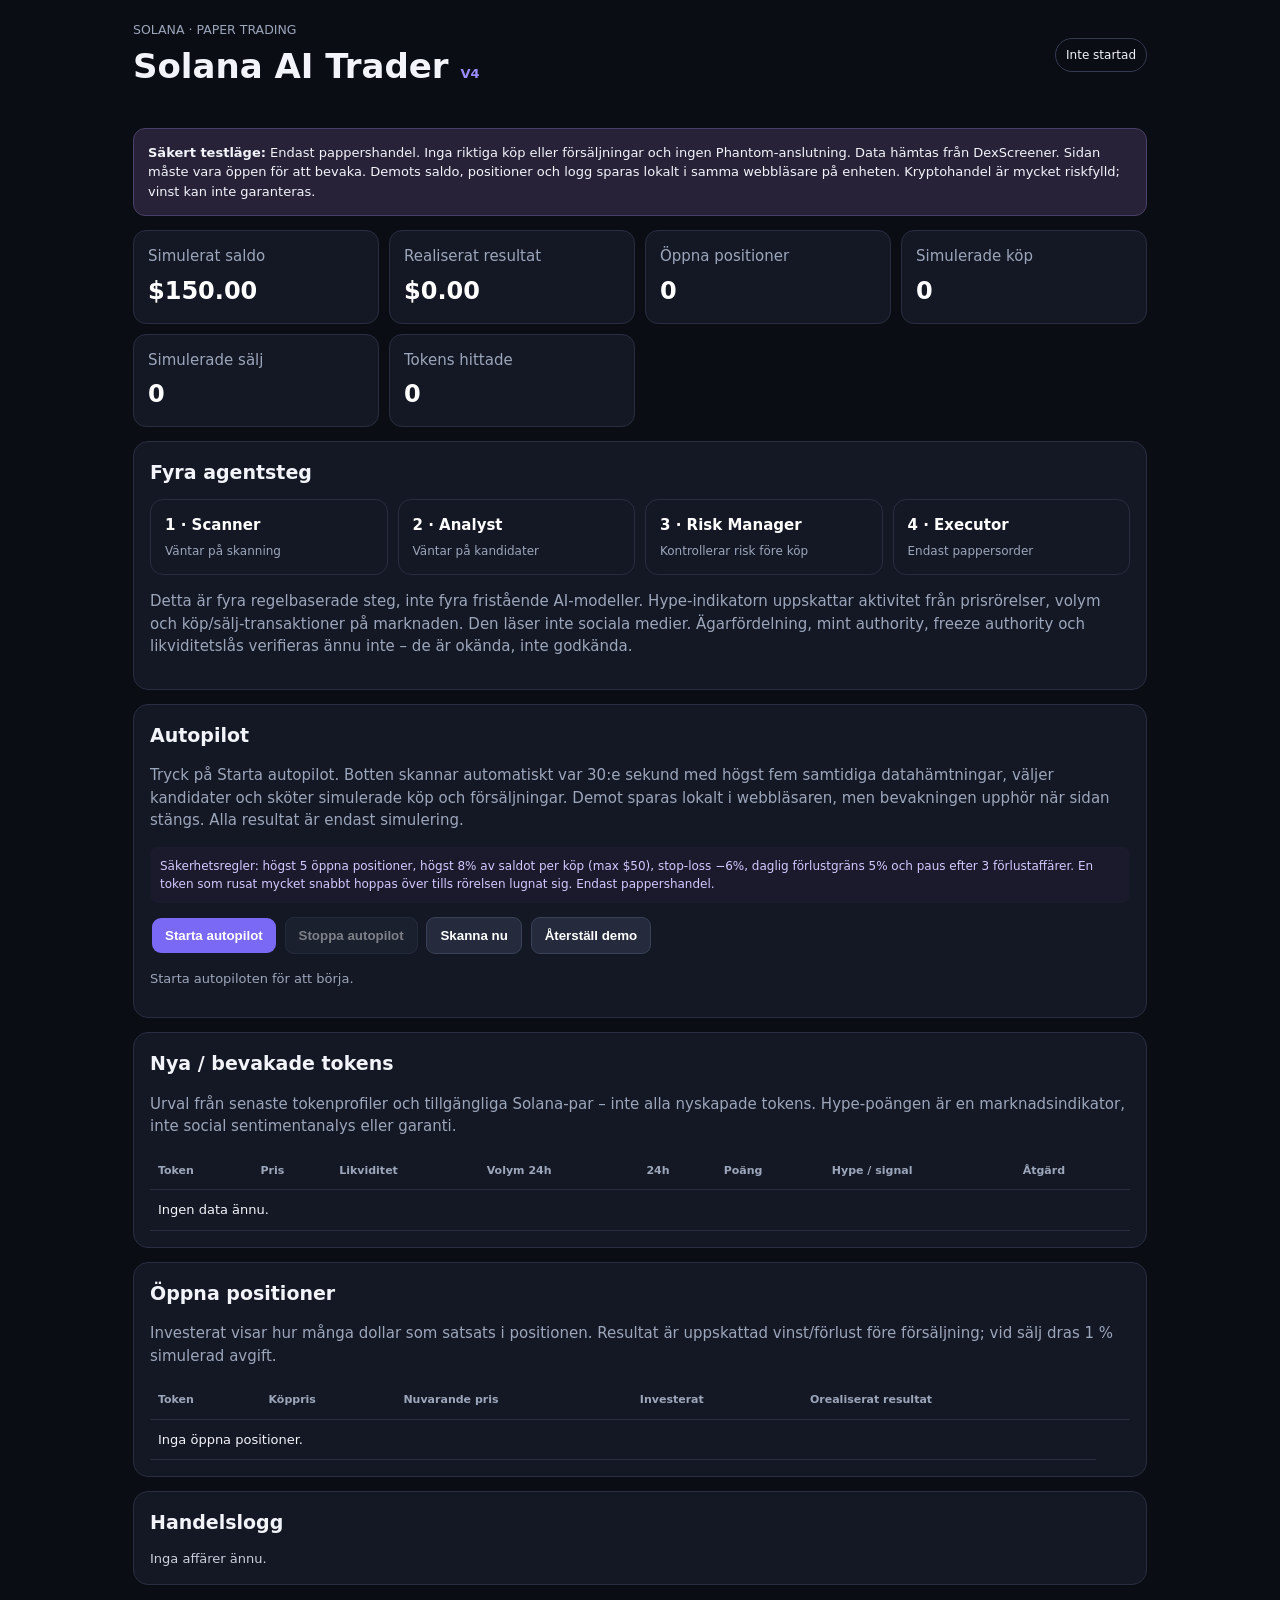
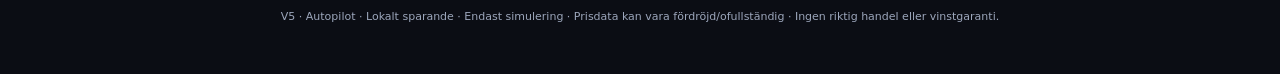
==== commit 35ab9a5c: "Clarify invested USD and unrealized PnL in positions table" ====
--- a/index.html
+++ b/index.html
@@ -11,7 +11,7 @@
 <p class="risk">Säkerhetsregler: högst 5 öppna positioner, högst 8% av saldot per köp (max $50), stop-loss −6%, daglig förlustgräns 5% och paus efter 3 förlustaffärer. En token som rusat mycket snabbt hoppas över tills rörelsen lugnat sig. Endast pappershandel.</p>
 <button id="start">Starta autopilot</button> <button id="stop" class="secondary" disabled>Stoppa autopilot</button> <button id="scan" class="secondary">Skanna nu</button> <button id="reset" class="secondary">Återställ demo</button><p id="message">Starta autopiloten för att börja.</p></section>
 <section><h2>Nya / bevakade tokens</h2><p class="muted">Urval från senaste tokenprofiler och tillgängliga Solana-par – inte alla nyskapade tokens. Hype-poängen är en marknadsindikator, inte social sentimentanalys eller garanti.</p><div class="tablewrap"><table><thead><tr><th>Token</th><th>Pris</th><th>Likviditet</th><th>Volym 24h</th><th>24h</th><th>Poäng</th><th>Hype / signal</th><th>Åtgärd</th></tr></thead><tbody id="tokens"><tr><td colspan="8">Ingen data ännu.</td></tr></tbody></table></div></section>
-<section><h2>Öppna positioner</h2><div class="tablewrap"><table><thead><tr><th>Token</th><th>Köp</th><th>Nu</th><th>Resultat</th><th></th></tr></thead><tbody id="positions"><tr><td colspan="5">Inga öppna positioner.</td></tr></tbody></table></div></section>
+<section><h2>Öppna positioner</h2><p class="muted">Investerat visar hur många dollar som satsats i positionen. Resultat är uppskattad vinst/förlust före försäljning; vid sälj dras 1 % simulerad avgift.</p><div class="tablewrap"><table><thead><tr><th>Token</th><th>Köppris</th><th>Nuvarande pris</th><th>Investerat</th><th>Orealiserat resultat</th><th></th></tr></thead><tbody id="positions"><tr><td colspan="5">Inga öppna positioner.</td></tr></tbody></table></div></section>
 <section><h2>Handelslogg</h2><div id="log">Inga affärer ännu.</div></section>
 <footer>V5 · Autopilot · Lokalt sparande · Endast simulering · Prisdata kan vara fördröjd/ofullständig · Ingen riktig handel eller vinstgaranti.</footer>
 </main><script src="app.js"></script></body></html>
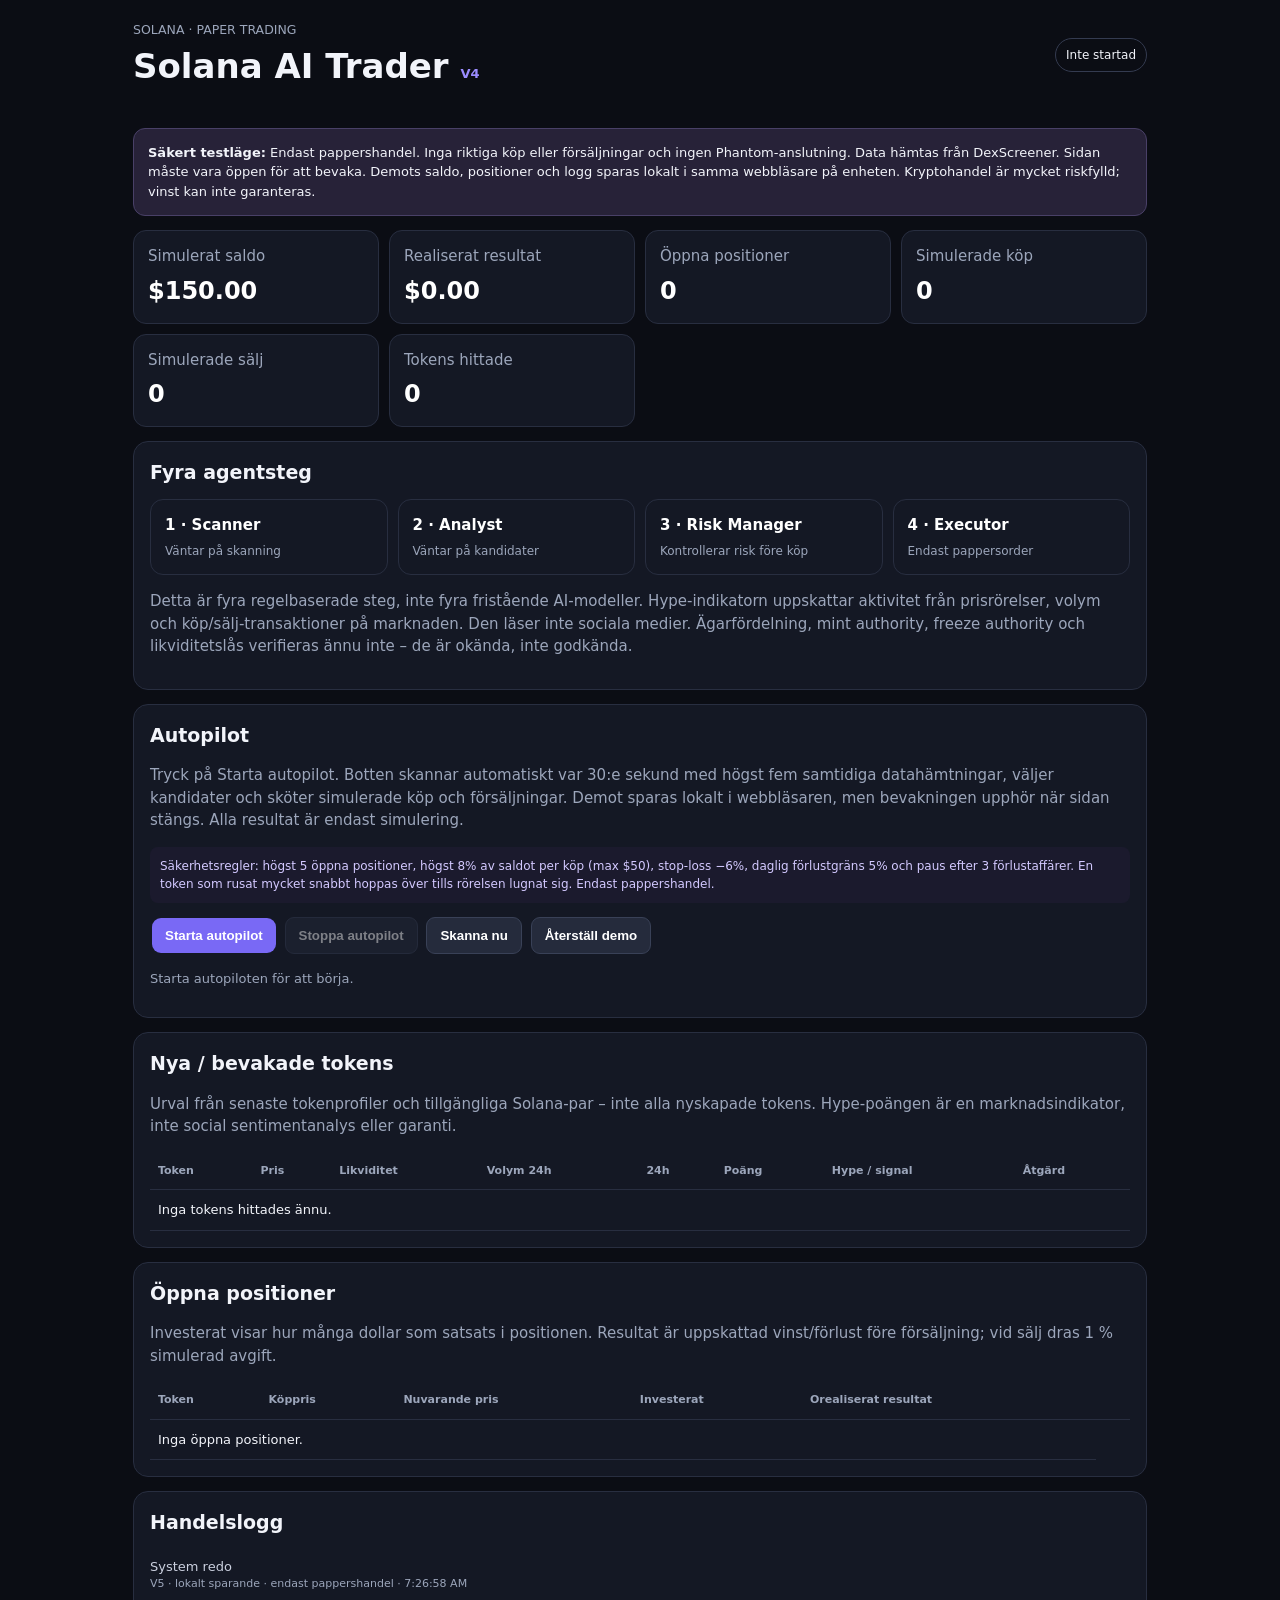
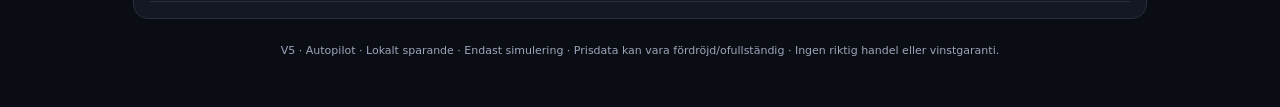
==== commit 33294f61: "Fix positions table empty-state columns" ====
--- a/index.html
+++ b/index.html
@@ -11,7 +11,7 @@
 <p class="risk">Säkerhetsregler: högst 5 öppna positioner, högst 8% av saldot per köp (max $50), stop-loss −6%, daglig förlustgräns 5% och paus efter 3 förlustaffärer. En token som rusat mycket snabbt hoppas över tills rörelsen lugnat sig. Endast pappershandel.</p>
 <button id="start">Starta autopilot</button> <button id="stop" class="secondary" disabled>Stoppa autopilot</button> <button id="scan" class="secondary">Skanna nu</button> <button id="reset" class="secondary">Återställ demo</button><p id="message">Starta autopiloten för att börja.</p></section>
 <section><h2>Nya / bevakade tokens</h2><p class="muted">Urval från senaste tokenprofiler och tillgängliga Solana-par – inte alla nyskapade tokens. Hype-poängen är en marknadsindikator, inte social sentimentanalys eller garanti.</p><div class="tablewrap"><table><thead><tr><th>Token</th><th>Pris</th><th>Likviditet</th><th>Volym 24h</th><th>24h</th><th>Poäng</th><th>Hype / signal</th><th>Åtgärd</th></tr></thead><tbody id="tokens"><tr><td colspan="8">Ingen data ännu.</td></tr></tbody></table></div></section>
-<section><h2>Öppna positioner</h2><p class="muted">Investerat visar hur många dollar som satsats i positionen. Resultat är uppskattad vinst/förlust före försäljning; vid sälj dras 1 % simulerad avgift.</p><div class="tablewrap"><table><thead><tr><th>Token</th><th>Köppris</th><th>Nuvarande pris</th><th>Investerat</th><th>Orealiserat resultat</th><th></th></tr></thead><tbody id="positions"><tr><td colspan="5">Inga öppna positioner.</td></tr></tbody></table></div></section>
+<section><h2>Öppna positioner</h2><p class="muted">Investerat visar hur många dollar som satsats i positionen. Resultat är uppskattad vinst/förlust före försäljning; vid sälj dras 1 % simulerad avgift.</p><div class="tablewrap"><table><thead><tr><th>Token</th><th>Köppris</th><th>Nuvarande pris</th><th>Investerat</th><th>Orealiserat resultat</th><th></th></tr></thead><tbody id="positions"><tr><td colspan="6">Inga öppna positioner.</td></tr></tbody></table></div></section>
 <section><h2>Handelslogg</h2><div id="log">Inga affärer ännu.</div></section>
 <footer>V5 · Autopilot · Lokalt sparande · Endast simulering · Prisdata kan vara fördröjd/ofullständig · Ingen riktig handel eller vinstgaranti.</footer>
 </main><script src="app.js"></script></body></html>
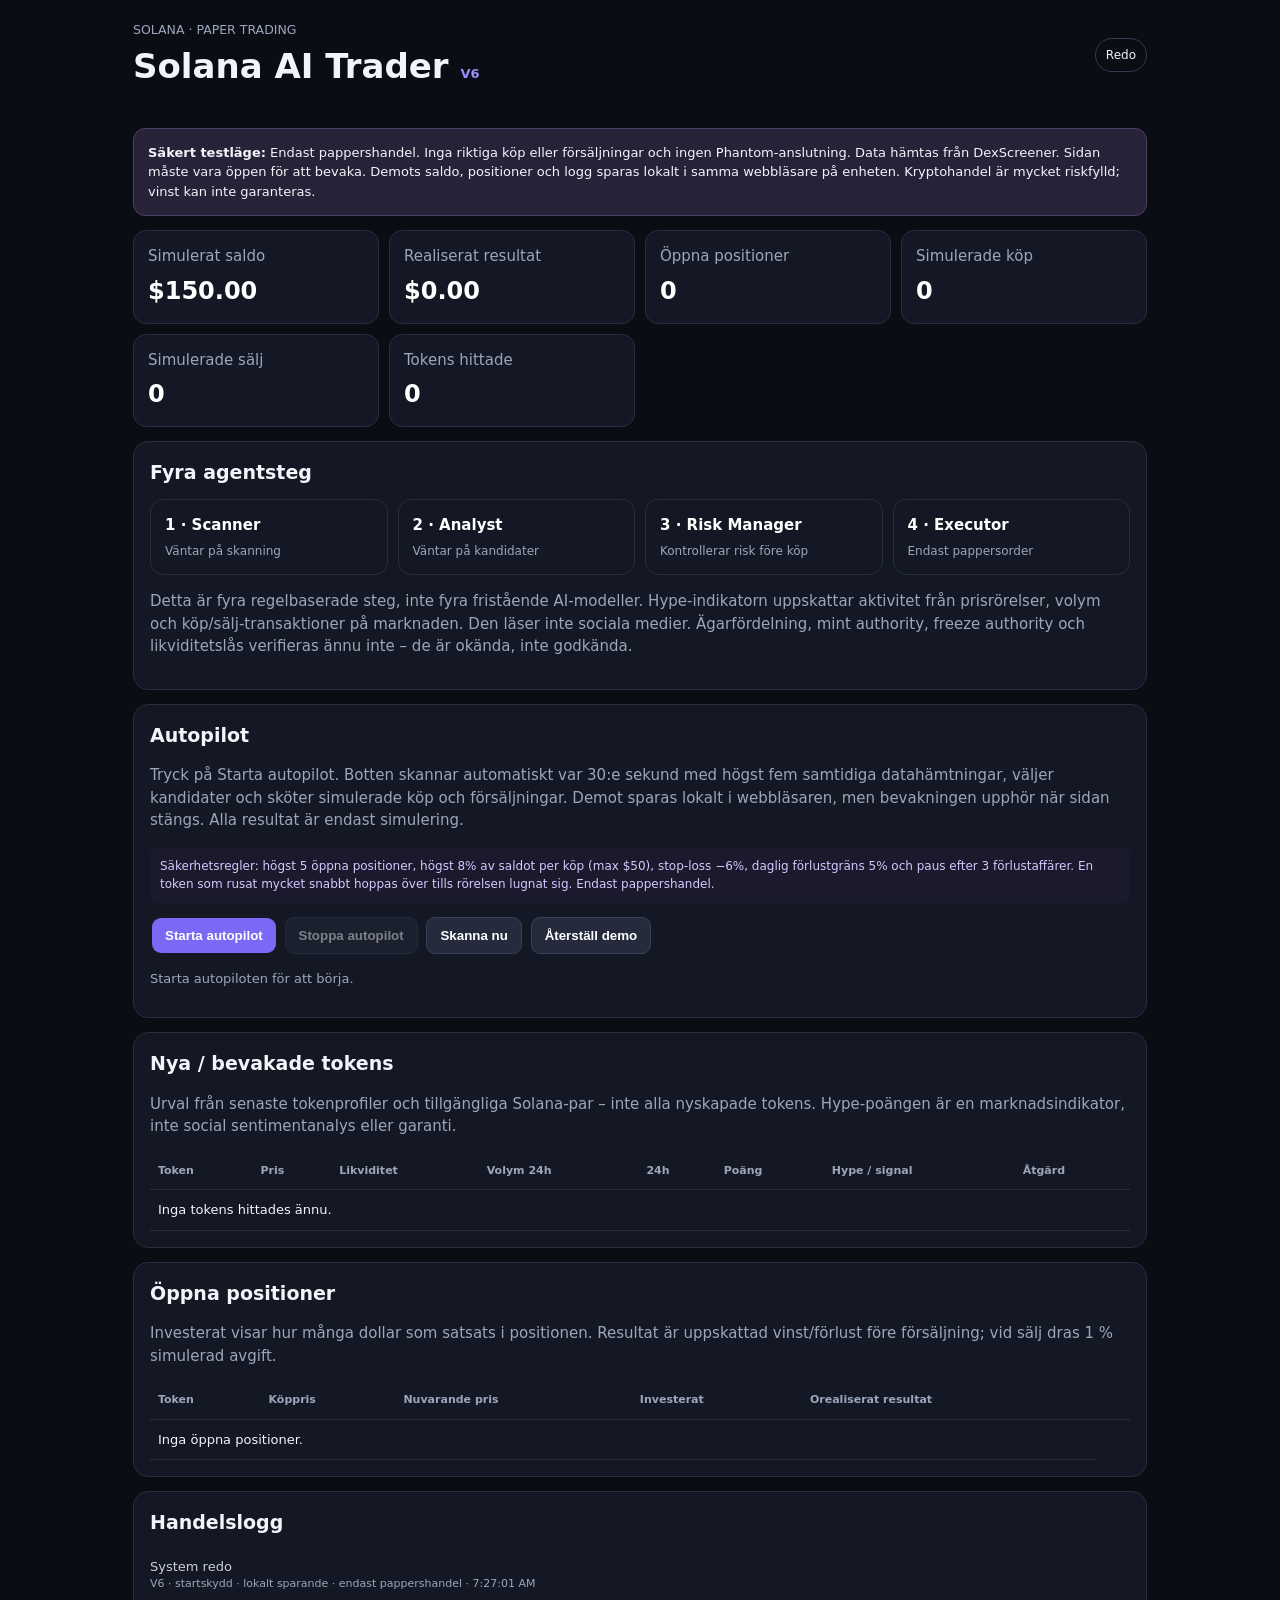
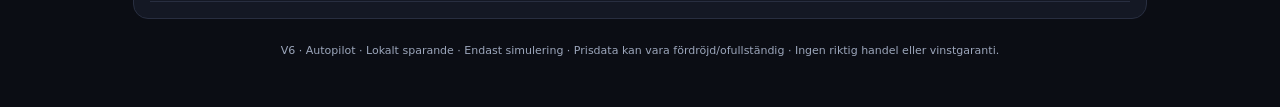
==== commit 35b24f32: "Bust cached app script and update dashboard version" ====
--- a/index.html
+++ b/index.html
@@ -1,6 +1,6 @@
 <!doctype html>
-<html lang="sv"><head><meta charset="utf-8"><meta name="viewport" content="width=device-width,initial-scale=1"><meta name="theme-color" content="#10121b"><link rel="manifest" href="manifest.webmanifest"><link rel="stylesheet" href="styles.css"><title>Solana AI Trader V4 Autopilot</title></head>
-<body><header><div><small>SOLANA · PAPER TRADING</small><h1>Solana AI Trader <b>V4</b></h1></div><span id="status">Inte startad</span></header><main>
+<html lang="sv"><head><meta charset="utf-8"><meta name="viewport" content="width=device-width,initial-scale=1"><meta name="theme-color" content="#10121b"><link rel="manifest" href="manifest.webmanifest"><link rel="stylesheet" href="styles.css"><title>Solana AI Trader V6 Autopilot</title></head>
+<body><header><div><small>SOLANA · PAPER TRADING</small><h1>Solana AI Trader <b>V6</b></h1></div><span id="status">Inte startad</span></header><main>
 <aside><b>Säkert testläge:</b> Endast pappershandel. Inga riktiga köp eller försäljningar och ingen Phantom-anslutning. Data hämtas från DexScreener. Sidan måste vara öppen för att bevaka. Demots saldo, positioner och logg sparas lokalt i samma webbläsare på enheten. Kryptohandel är mycket riskfylld; vinst kan inte garanteras.</aside>
 <section class="stats"><article>Simulerat saldo<strong id="balance">$150.00</strong></article><article>Realiserat resultat<strong id="pnl">$0.00</strong></article><article>Öppna positioner<strong id="count">0</strong></article><article>Simulerade köp<strong id="buyCount">0</strong></article><article>Simulerade sälj<strong id="sellCount">0</strong></article><article>Tokens hittade<strong id="n">0</strong></article></section>
 <section><h2>Fyra agentsteg</h2><div class="agents">
@@ -13,5 +13,5 @@
 <section><h2>Nya / bevakade tokens</h2><p class="muted">Urval från senaste tokenprofiler och tillgängliga Solana-par – inte alla nyskapade tokens. Hype-poängen är en marknadsindikator, inte social sentimentanalys eller garanti.</p><div class="tablewrap"><table><thead><tr><th>Token</th><th>Pris</th><th>Likviditet</th><th>Volym 24h</th><th>24h</th><th>Poäng</th><th>Hype / signal</th><th>Åtgärd</th></tr></thead><tbody id="tokens"><tr><td colspan="8">Ingen data ännu.</td></tr></tbody></table></div></section>
 <section><h2>Öppna positioner</h2><p class="muted">Investerat visar hur många dollar som satsats i positionen. Resultat är uppskattad vinst/förlust före försäljning; vid sälj dras 1 % simulerad avgift.</p><div class="tablewrap"><table><thead><tr><th>Token</th><th>Köppris</th><th>Nuvarande pris</th><th>Investerat</th><th>Orealiserat resultat</th><th></th></tr></thead><tbody id="positions"><tr><td colspan="6">Inga öppna positioner.</td></tr></tbody></table></div></section>
 <section><h2>Handelslogg</h2><div id="log">Inga affärer ännu.</div></section>
-<footer>V5 · Autopilot · Lokalt sparande · Endast simulering · Prisdata kan vara fördröjd/ofullständig · Ingen riktig handel eller vinstgaranti.</footer>
-</main><script src="app.js"></script></body></html>+<footer>V6 · Autopilot · Lokalt sparande · Endast simulering · Prisdata kan vara fördröjd/ofullständig · Ingen riktig handel eller vinstgaranti.</footer>
+</main><script src="app.js?v=6"></script></body></html>
